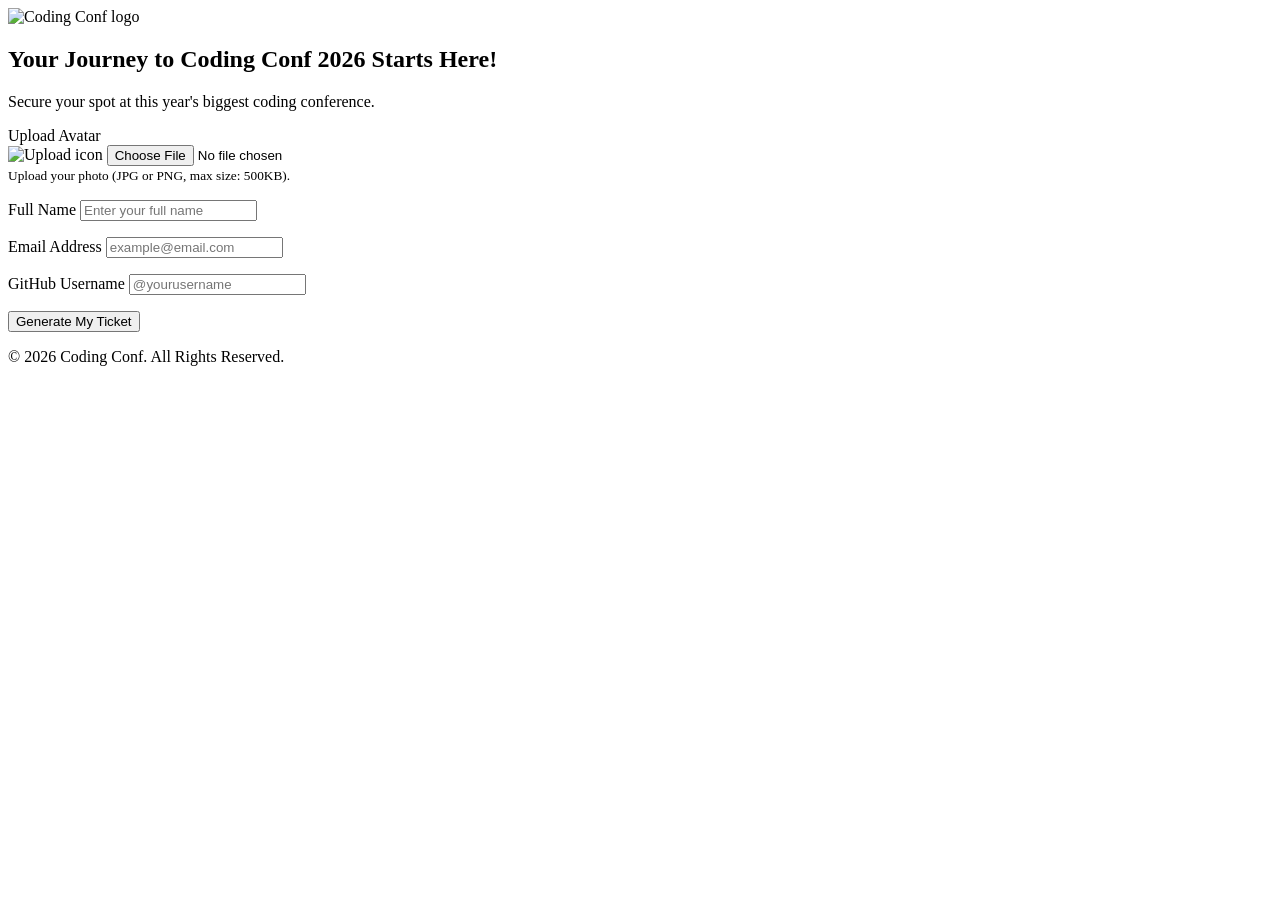
==== login.html @ 7c0909eb "Add files via upload" ====
<!DOCTYPE html>
<html lang="en">

<head>
    <meta charset="UTF-8">
    <meta name="viewport" content="width=device-width, initial-scale=1.0">

    <title>Coding Conf - Registration</title>

    <link rel="stylesheet" href="Css/style.css">
</head>

<body>

    <header class="header">
      <img src="assets/images/logo-full.svg" alt="Coding Conf logo">
    </header>

    <main>

        <section class="registration-section">

            <h1>
                Your Journey to Coding Conf
                <span>2026 Starts Here!</span>
            </h1>

            <p class="description">
                Secure your spot at this year's biggest coding conference.
            </p>

            <form id="registrationForm">

                <div class="form-group">

                    <label for="avatar">Upload Avatar</label>

                    <div class="upload-box">
                        <img src="assets/images/icon-upload.svg"
                             alt="Upload icon">

                        <input type="file"
                               id="avatar"
                               name="avatar"
                               accept=".jpg,.jpeg,.png">
                    </div>

                    <small>Upload your photo (JPG or PNG, max size: 500KB).</small>

                    <p id="avatarError" class="error-message"></p>

                </div>

                <div class="form-group">

                    <label for="fullName">Full Name</label>

                    <input type="text"
                           id="fullName"
                           name="fullName"
                           placeholder="Enter your full name">

                    <p id="nameError" class="error-message"></p>

                </div>

                <div class="form-group">

                    <label for="email">Email Address</label>

                    <input type="email"
                           id="email"
                           name="email"
                           placeholder="example@email.com">

                    <p id="emailError" class="error-message"></p>

                </div>

                <div class="form-group">

                    <label for="github">GitHub Username</label>

                    <input type="text"
                           id="github"
                           name="github"
                           placeholder="@yourusername">

                    <p id="githubError" class="error-message"></p>

                </div>

                <button type="submit" class="register-button">
                    Generate My Ticket
                </button>

            </form>

        </section>

    </main>

    <footer class="footer">
        <p>&copy; 2026 Coding Conf. All Rights Reserved.</p>
    </footer>
   <script src="js/validation.js"></script>
</body>
</html>
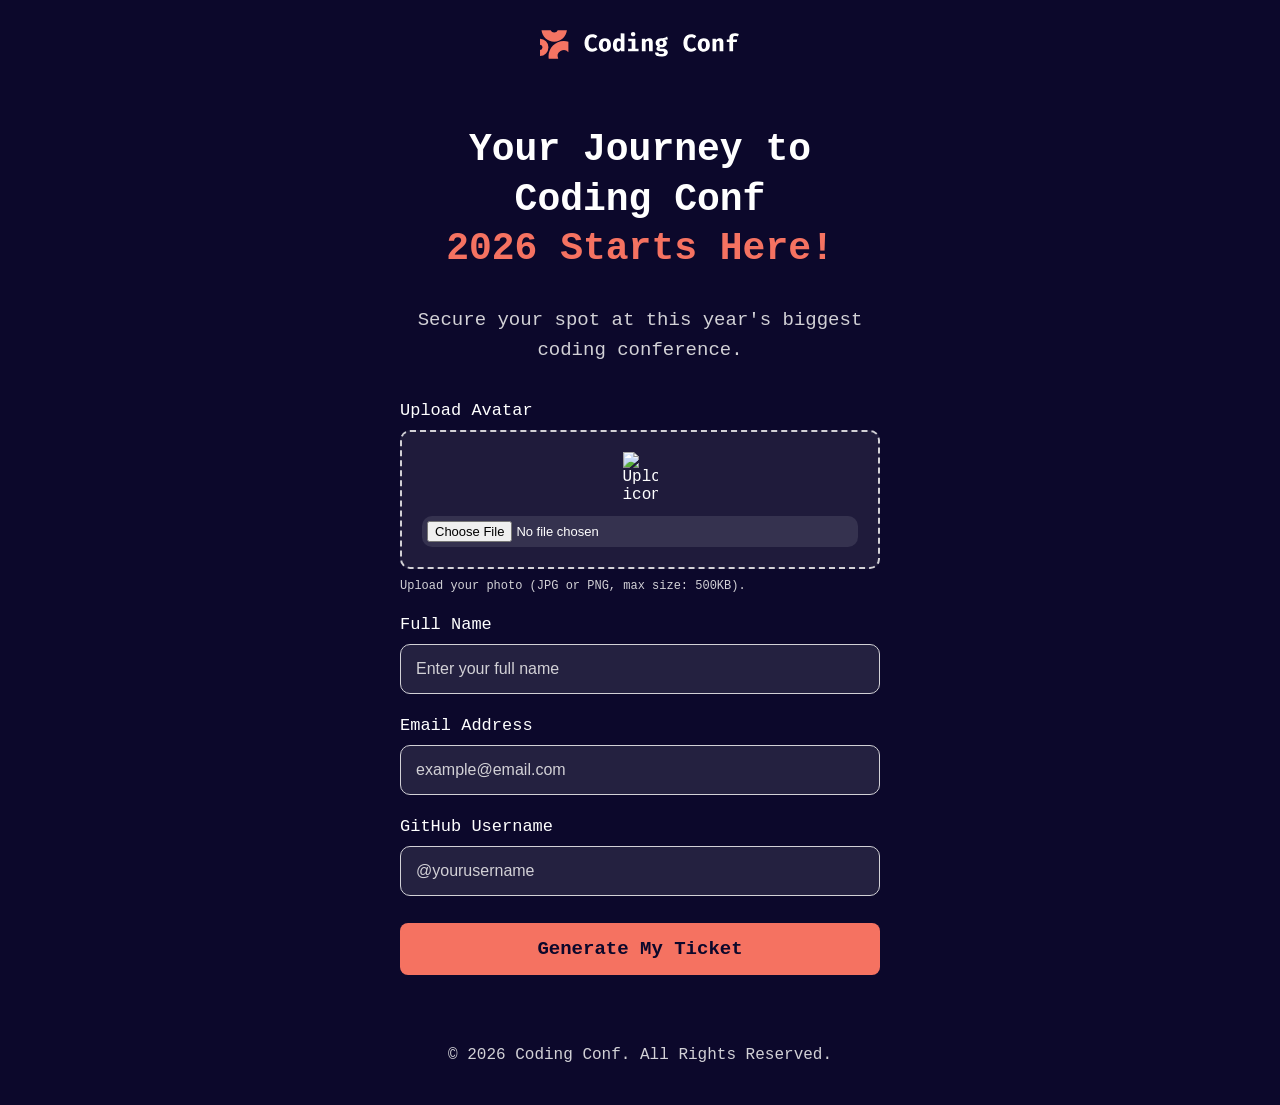
==== commit eb9bd541: "Fix HTML structure and update asset paths" ====
--- a/login.html
+++ b/login.html
@@ -7,13 +7,13 @@
 
     <title>Coding Conf - Registration</title>
 
-    <link rel="stylesheet" href="Css/style.css">
+    <link rel="stylesheet" href="style.css">
 </head>
 
 <body>
 
     <header class="header">
-      <img src="assets/images/logo-full.svg" alt="Coding Conf logo">
+      <img src="logo-full.svg" alt="Coding Conf logo">
     </header>
 
     <main>
@@ -105,4 +105,4 @@
     </footer>
    <script src="js/validation.js"></script>
 </body>
-</html>+</html>
--- a/style.css
+++ b/style.css
@@ -0,0 +1,439 @@
+:root {
+    --dark-purple: hsl(248, 70%, 10%);
+    --white: hsl(0, 0%, 100%);
+    --light-grey: hsl(252, 6%, 83%);
+    --orange: hsl(7, 88%, 67%);
+}
+
+* {
+    box-sizing: border-box;
+}
+
+body {
+    margin: 0;
+    font-family: "Courier New", monospace;
+    color: var(--white);
+    background-color: var(--dark-purple);
+    background-image: url("../assets/images/background-desktop.png");
+    background-size: cover;
+    background-position: center;
+    background-repeat: no-repeat;
+    min-height: 100vh;
+}
+
+
+.header {
+    text-align: center;
+    padding: 30px;
+}
+
+.header img {
+    width: 200px;
+    height: auto;
+}
+
+
+.home-section {
+    max-width: 850px;
+    width: 90%;
+    margin: 40px auto;
+    text-align: center;
+}
+
+.home-section h1 {
+    font-size: 45px;
+    line-height: 1.3;
+}
+
+.home-section h1 span {
+    display: block;
+    color: var(--orange);
+}
+
+.description {
+    color: var(--light-grey);
+    font-size: 19px;
+    line-height: 1.6;
+    max-width: 600px;
+    margin: 25px auto;
+}
+
+
+.event-details {
+    display: flex;
+    justify-content: center;
+    gap: 30px;
+    flex-wrap: wrap;
+    margin: 30px 0;
+}
+
+.event-details p {
+    color: var(--light-grey);
+    font-size: 18px;
+}
+
+.event-details strong {
+    color: var(--white);
+}
+
+
+/* =================================
+   REGISTER BUTTON
+================================= */
+
+.register-button {
+    display: inline-block;
+    background-color: var(--orange);
+    color: var(--dark-purple);
+    padding: 15px 35px;
+    text-decoration: none;
+    font-size: 19px;
+    font-weight: bold;
+    border-radius: 8px;
+}
+
+.register-button:hover {
+    background-color: hsl(7, 71%, 60%);
+}
+
+.register-button:focus {
+    outline: 3px solid white;
+    outline-offset: 4px;
+}
+
+
+/* =================================
+   FOOTER
+================================= */
+
+.footer {
+    text-align: center;
+    padding: 25px;
+    color: var(--light-grey);
+}
+
+
+/* =================================
+   TABLET RESPONSIVE DESIGN
+================================= */
+
+@media screen and (max-width: 768px) {
+
+    body {
+        background-image: url("../assets/images/background-tablet.png");
+    }
+
+    .home-section h1 {
+        font-size: 36px;
+    }
+
+}
+
+
+@media screen and (max-width: 480px) {
+
+    body {
+        background-image: url("../assets/images/background-mobile.png");
+    }
+
+    .home-section {
+        margin: 25px auto;
+    }
+
+    .home-section h1 {
+        font-size: 29px;
+    }
+
+    .description {
+        font-size: 16px;
+    }
+
+    .event-details {
+        flex-direction: column;
+        gap: 5px;
+    }
+
+    .register-button {
+        width: 100%;
+    }
+
+}
+
+
+/* =================================
+   REGISTRATION PAGE
+================================= */
+
+.registration-section {
+    width: 90%;
+    max-width: 480px;
+    margin: 30px auto;
+    text-align: center;
+}
+
+.registration-section h1 {
+    font-size: 38px;
+    line-height: 1.3;
+}
+
+.registration-section h1 span {
+    display: block;
+    color: var(--orange);
+}
+
+.registration-section form {
+    text-align: left;
+    margin-top: 35px;
+}
+
+.form-group {
+    margin-bottom: 22px;
+}
+
+.form-group label {
+    display: block;
+    margin-bottom: 10px;
+    font-size: 17px;
+    color: var(--white);
+}
+
+.form-group input {
+    width: 100%;
+    padding: 15px;
+    border: 1px solid var(--light-grey);
+    border-radius: 10px;
+    background-color: rgba(255, 255, 255, 0.10);
+    color: var(--white);
+    font-size: 16px;
+}
+
+.form-group input::placeholder {
+    color: var(--light-grey);
+}
+
+.form-group input:focus {
+    outline: 2px solid var(--orange);
+    outline-offset: 2px;
+}
+
+.upload-box {
+    border: 2px dashed var(--light-grey);
+    border-radius: 10px;
+    padding: 20px;
+    text-align: center;
+    background-color: rgba(255, 255, 255, 0.08);
+}
+
+.upload-box img {
+    width: 35px;
+    display: block;
+    margin: 0 auto 12px;
+}
+
+.upload-box input {
+    border: none;
+    padding: 5px;
+    font-size: 13px;
+}
+
+.form-group small {
+    display: block;
+    color: var(--light-grey);
+    margin-top: 10px;
+    font-size: 12px;
+}
+
+.error-message {
+    color: var(--orange);
+    font-size: 13px;
+    margin-top: 7px;
+}
+
+.registration-section .register-button {
+    width: 100%;
+    border: none;
+    cursor: pointer;
+    font-family: inherit;
+    margin-top: 5px;
+}
+
+@media screen and (max-width: 480px) {
+
+    .registration-section {
+        margin: 20px auto;
+    }
+
+    .registration-section h1 {
+        font-size: 28px;
+    }
+
+}
+
+
+/* TICKET PAGE */
+
+.ticket-section {
+    width: 90%;
+    max-width: 700px;
+    margin: 50px auto;
+    text-align: center;
+}
+
+.ticket-section h1 {
+    font-size: 38px;
+}
+
+.ticket-section h1 span {
+    color: var(--orange);
+}
+
+.ticket-card {
+    margin: 40px auto;
+    padding: 30px;
+    max-width: 550px;
+    border: 2px dashed var(--orange);
+    border-radius: 15px;
+    background-color: rgba(255, 255, 255, 0.08);
+    text-align: left;
+}
+
+.ticket-header img {
+    width: 190px;
+}
+
+.ticket-header p {
+    color: var(--light-grey);
+}
+
+.ticket-attendee {
+    display: flex;
+    align-items: center;
+    gap: 20px;
+    margin-top: 35px;
+}
+
+.ticket-attendee img {
+    width: 75px;
+    height: 75px;
+    border-radius: 10px;
+    object-fit: cover;
+}
+
+.ticket-attendee h2 {
+    margin: 0 0 8px;
+}
+
+.ticket-attendee p {
+    color: var(--light-grey);
+}
+
+@media screen and (max-width: 480px) {
+
+    .ticket-section h1 {
+        font-size: 28px;
+    }
+
+    .ticket-card {
+        padding: 20px;
+    }
+
+}
+
+/* TICKET GLASS EFFECT */
+.ticket-card {
+    background: rgba(255, 255, 255, 0.08);
+    backdrop-filter: blur(15px);
+    -webkit-backdrop-filter: blur(15px);
+    border: 1px solid rgba(255, 255, 255, 0.3);
+    border-radius: 15px;
+    position: relative;
+}
+
+.ticket-number {
+    text-align: right;
+    margin-top: 25px;
+    border-top: 1px solid rgba(255, 255, 255, 0.3);
+    padding-top: 15px;
+}
+
+.ticket-number p {
+    color: var(--light-grey);
+    font-size: 20px;
+    letter-spacing: 2px;
+}
+
+.ticket-attendee a {
+    color: var(--light-grey);
+    text-decoration: none;
+}
+
+.ticket-attendee a:hover {
+    color: var(--orange);
+    text-decoration: underline;
+}
+
+/* PAGE ANIMATIONS */
+
+@keyframes fadeUp {
+    from {
+        opacity: 0;
+        transform: translateY(20px);
+    }
+
+    to {
+        opacity: 1;
+        transform: translateY(0);
+    }
+}
+
+/* Animate page content */
+.home-section,
+.ticket-section,
+form {
+    animation: fadeUp 0.8s ease both;
+}
+
+/* Button hover animation */
+.home-section a,
+.register-button,
+button {
+    transition: transform 0.3s ease,
+                background-color 0.3s ease;
+}
+
+.home-section a:hover,
+.register-button:hover,
+button:hover {
+    transform: translateY(-3px);
+}
+
+/* Ticket hover animation */
+.ticket-card {
+    transition: transform 0.3s ease,
+                box-shadow 0.3s ease;
+}
+
+.ticket-card:hover {
+    transform: translateY(-5px);
+    box-shadow: 0 12px 30px rgba(0, 0, 0, 0.25);
+}
+
+/* Avatar hover animation */
+.ticket-attendee img {
+    transition: transform 0.3s ease;
+}
+
+.ticket-attendee img:hover {
+    transform: scale(1.06);
+}
+
+/* Respect reduced-motion preferences */
+@media (prefers-reduced-motion: reduce) {
+    *,
+    *::before,
+    *::after {
+        animation-duration: 0.01ms;
+        animation-iteration-count: 1;
+        transition-duration: 0.01ms;
+    }
+}
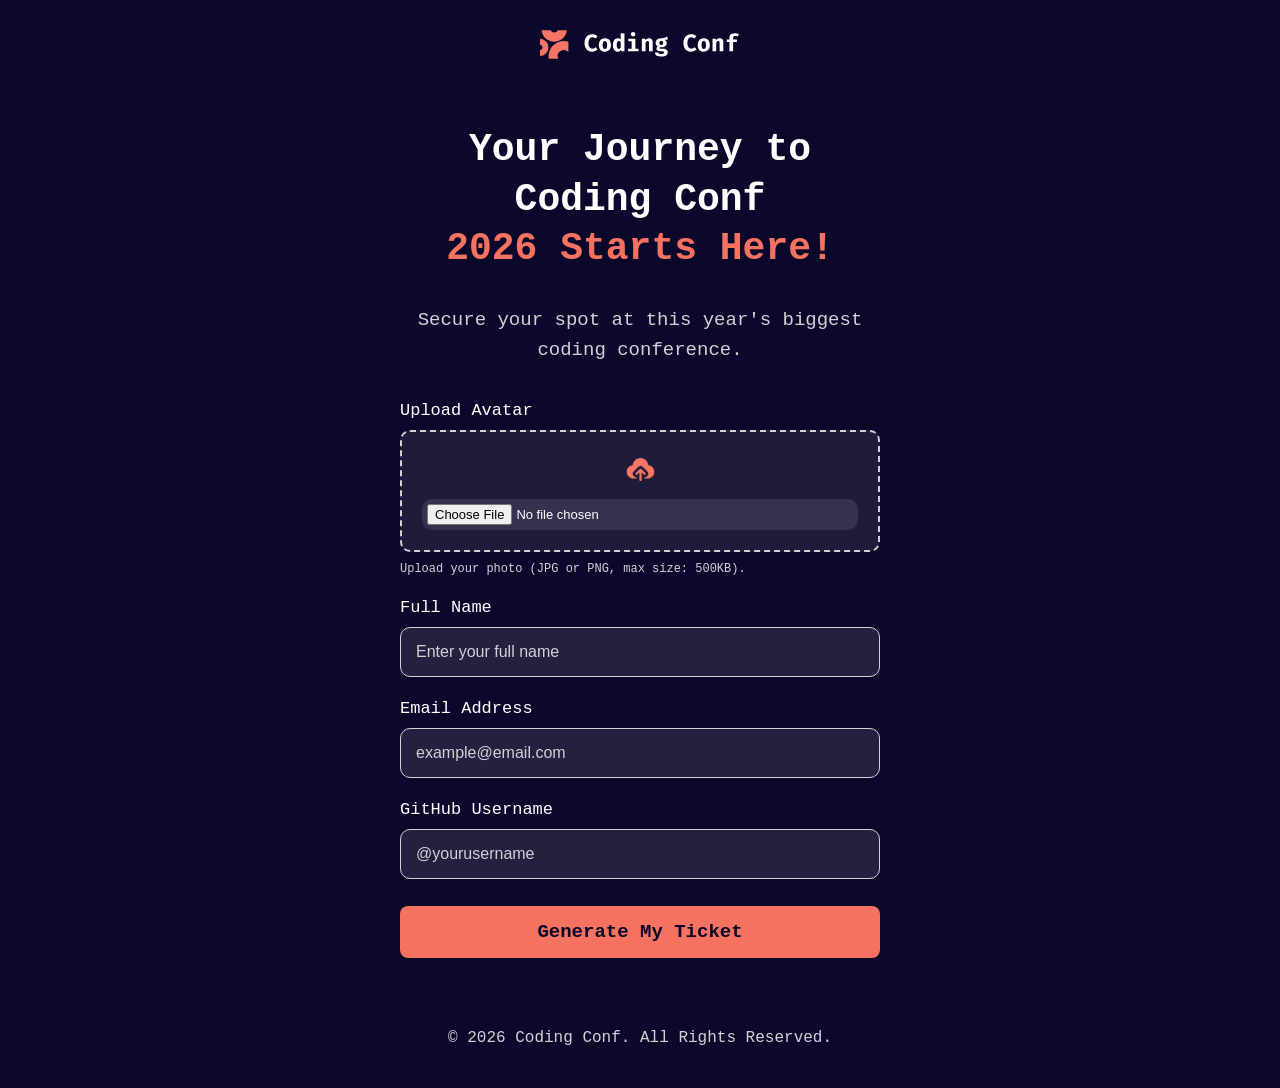
==== commit e6540e92: "Fix HTML structure and update avatar upload icon" ====
--- a/login.html
+++ b/login.html
@@ -36,7 +36,7 @@
                     <label for="avatar">Upload Avatar</label>
 
                     <div class="upload-box">
-                        <img src="assets/images/icon-upload.svg"
+                        <img src="icon-upload.svg"
                              alt="Upload icon">
 
                         <input type="file"
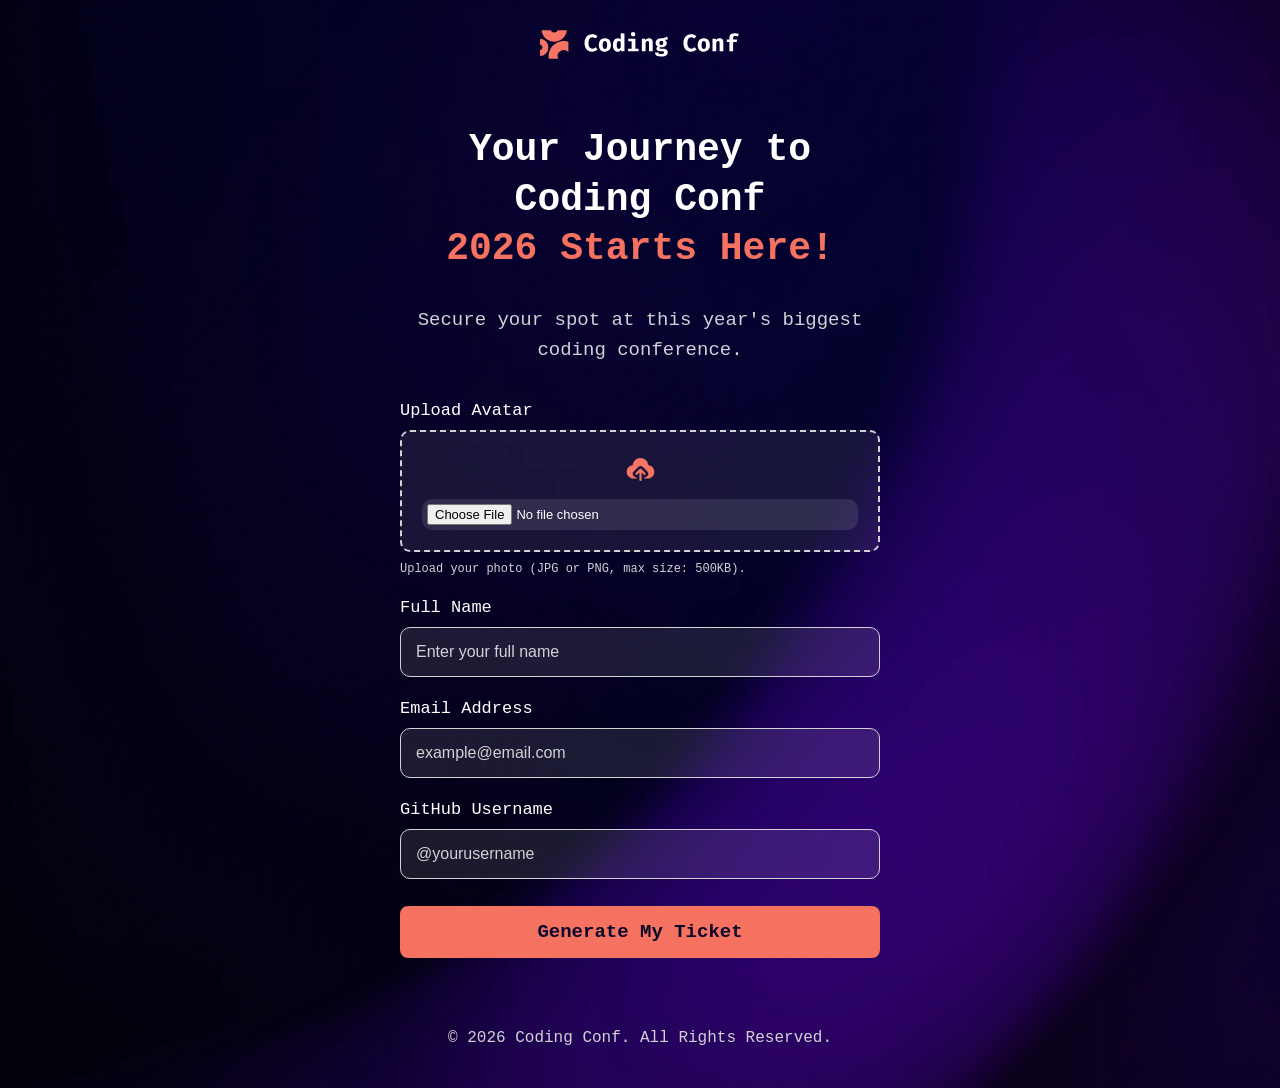
==== commit dfd914ef: "Fix HTML encoding issues in login.html" ====
--- a/login.html
+++ b/login.html
@@ -103,6 +103,6 @@
     <footer class="footer">
         <p>&copy; 2026 Coding Conf. All Rights Reserved.</p>
     </footer>
-   <script src="js/validation.js"></script>
+   <script src="validation.js"></script>
 </body>
 </html>
--- a/style.css
+++ b/style.css
@@ -14,7 +14,7 @@
     font-family: "Courier New", monospace;
     color: var(--white);
     background-color: var(--dark-purple);
-    background-image: url("../assets/images/background-desktop.png");
+    background-image: url("background-desktop.png");
     background-size: cover;
     background-position: center;
     background-repeat: no-repeat;
@@ -120,7 +120,7 @@
 @media screen and (max-width: 768px) {
 
     body {
-        background-image: url("../assets/images/background-tablet.png");
+        background-image: url("background-tablet.png");
     }
 
     .home-section h1 {
@@ -133,7 +133,7 @@
 @media screen and (max-width: 480px) {
 
     body {
-        background-image: url("../assets/images/background-mobile.png");
+        background-image: url("background-mobile.png");
     }
 
     .home-section {
@@ -436,4 +436,4 @@
         animation-iteration-count: 1;
         transition-duration: 0.01ms;
     }
-}+}
